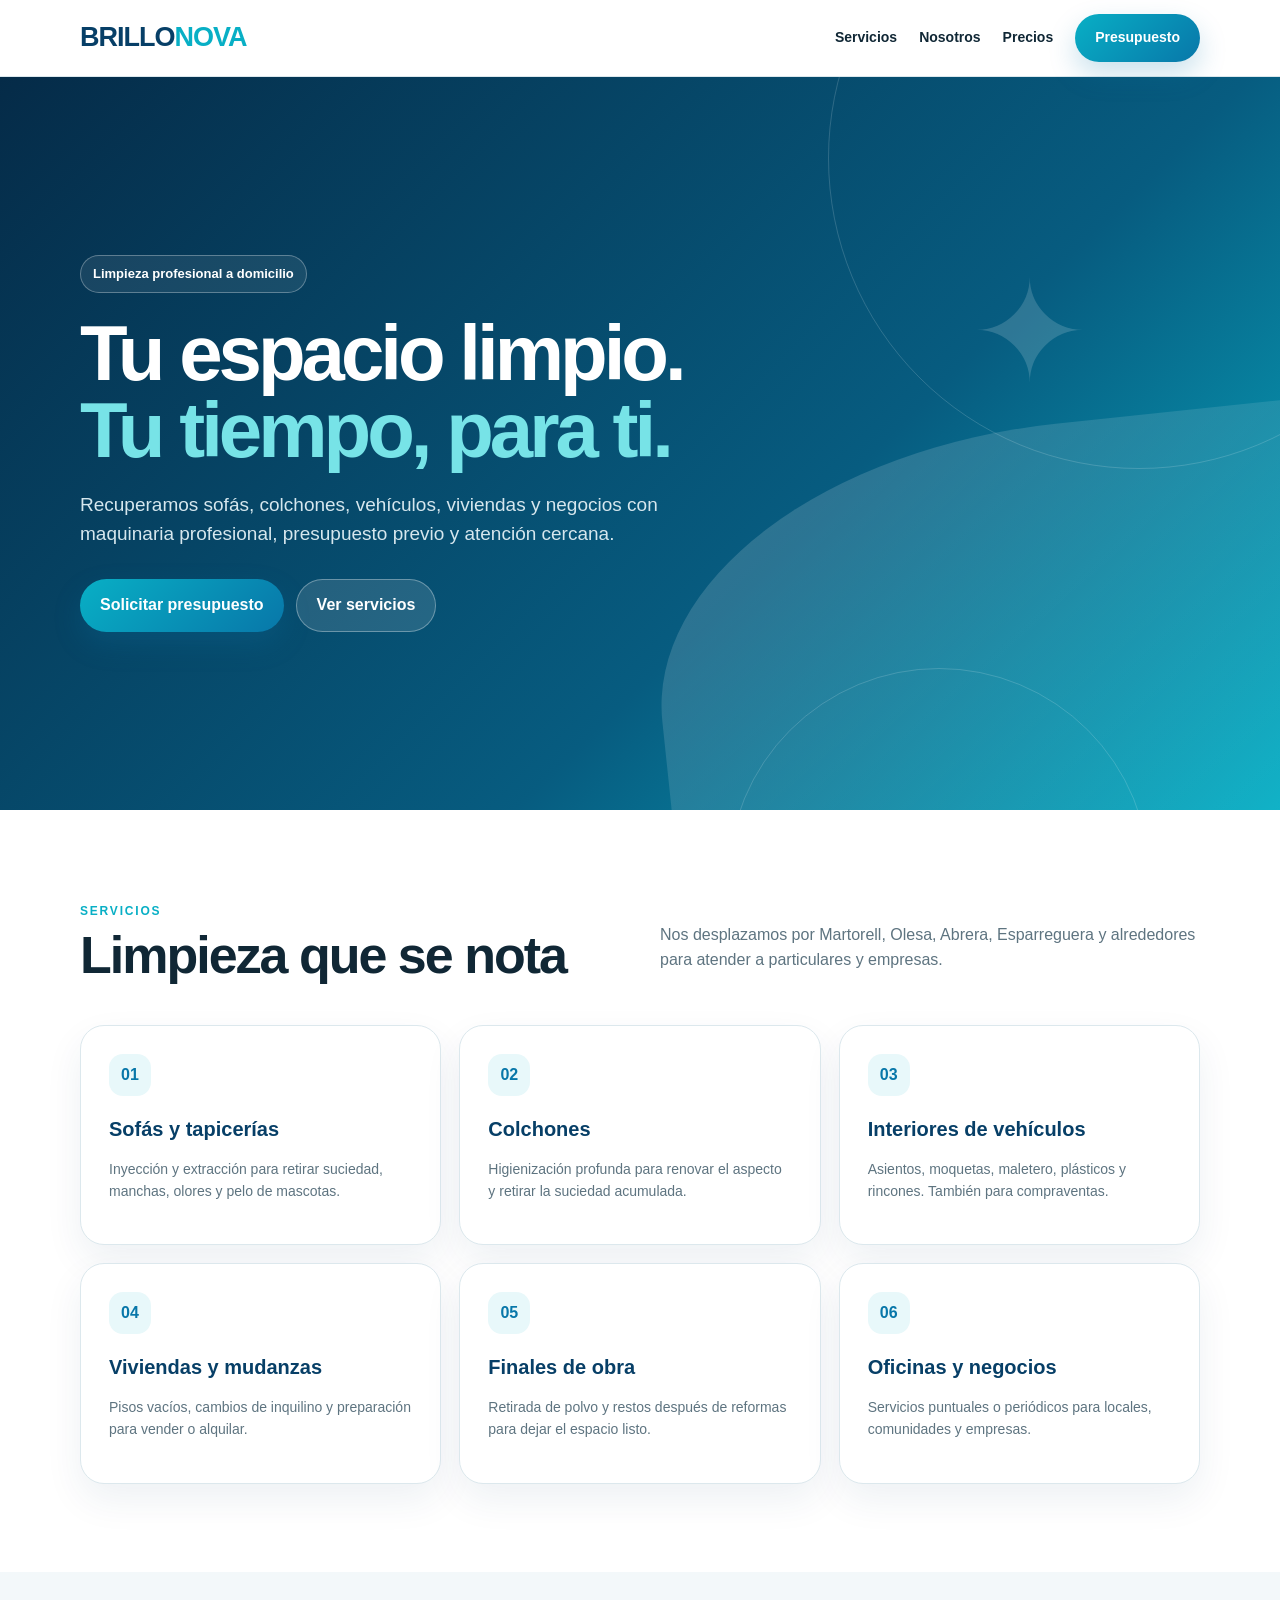
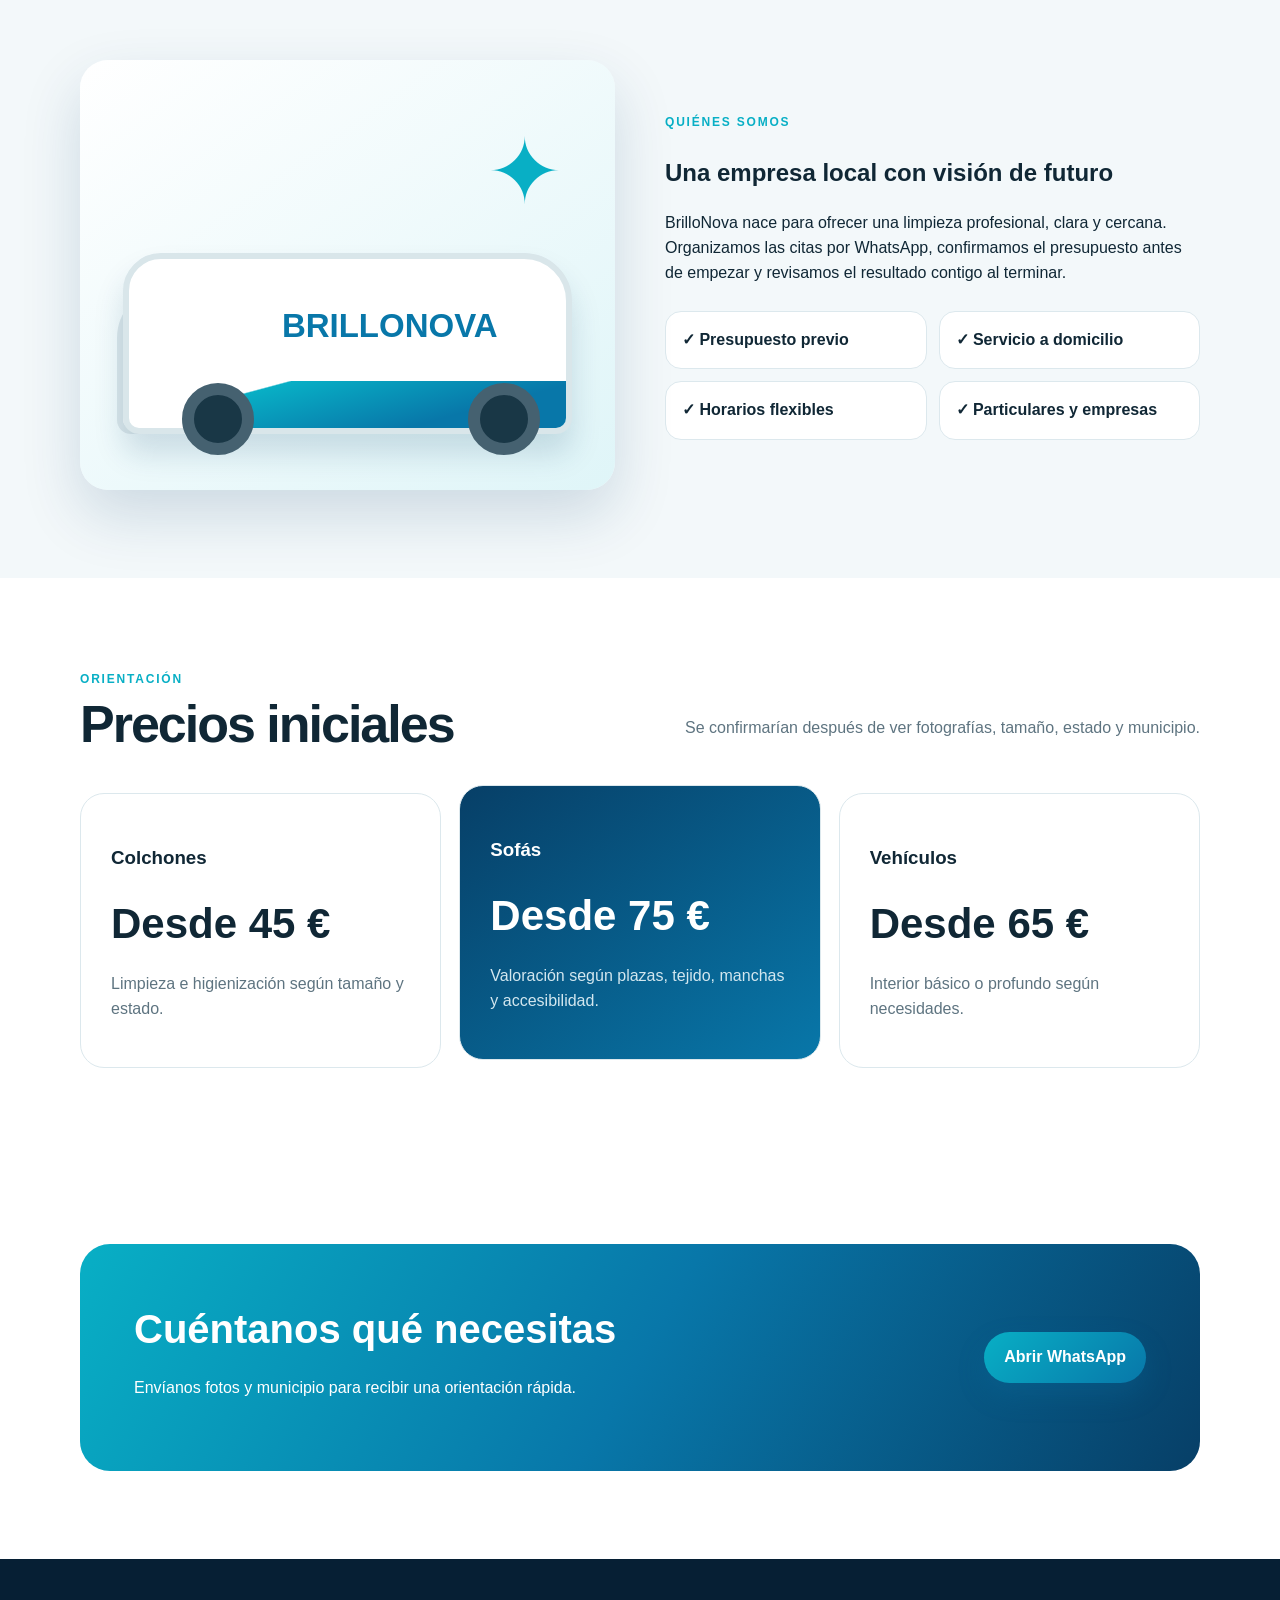
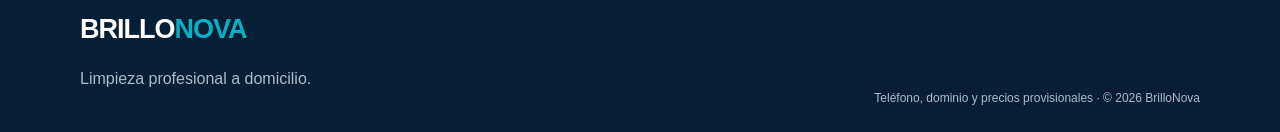
==== brillonova/index.html @ e8416501 "Publicar web de BrilloNova" ====
<!doctype html>
<html lang="es">
<head>
<meta charset="utf-8">
<meta name="viewport" content="width=device-width,initial-scale=1">
<title>BrilloNova | Limpieza profesional</title>
<meta name="description" content="Limpieza profesional a domicilio en Martorell, Olesa, Abrera y alrededores.">
<style>
:root{--navy:#073f67;--blue:#0877a9;--cyan:#08afc5;--green:#86c323;--soft:#f3f8fa;--ink:#102735;--muted:#5e7480}*{box-sizing:border-box}html{scroll-behavior:smooth}body{margin:0;font-family:Arial,Helvetica,sans-serif;color:var(--ink);background:#fff;line-height:1.55}a{color:inherit;text-decoration:none}.wrap{width:min(1120px,92%);margin:auto}header{position:sticky;top:0;z-index:10;background:rgba(255,255,255,.96);border-bottom:1px solid #dce8ed;backdrop-filter:blur(12px)}nav{min-height:76px;display:flex;align-items:center;justify-content:space-between;gap:20px}.brand{font-size:27px;font-weight:900;letter-spacing:-1px;color:var(--navy)}.brand i{font-style:normal;color:var(--cyan)}.navlinks{display:flex;align-items:center;gap:22px;font-weight:700;font-size:14px}.btn{display:inline-flex;align-items:center;justify-content:center;padding:13px 20px;border-radius:999px;background:linear-gradient(135deg,var(--cyan),var(--blue));color:#fff;font-weight:800;box-shadow:0 12px 28px rgba(8,119,169,.22)}.hero{position:relative;overflow:hidden;min-height:650px;display:grid;align-items:center;color:#fff;background:linear-gradient(135deg,#052b48 0%,#075c80 62%,#08afc5 100%)}.hero:before,.hero:after{content:"";position:absolute;border-radius:50%;border:1px solid rgba(255,255,255,.16)}.hero:before{width:620px;height:620px;right:-170px;top:-230px}.hero:after{width:420px;height:420px;right:130px;bottom:-280px}.wave{position:absolute;right:-80px;bottom:-45px;width:55%;height:58%;border-radius:60% 0 0 0;background:linear-gradient(145deg,rgba(255,255,255,.18),rgba(255,255,255,.02));transform:rotate(-6deg)}.spark{position:absolute;right:15%;top:20%;font-size:140px;color:rgba(255,255,255,.16)}.hero .content{position:relative;z-index:2;max-width:680px;padding:90px 0}.tag{display:inline-block;padding:8px 12px;border:1px solid rgba(255,255,255,.3);border-radius:999px;background:rgba(255,255,255,.08);font-size:13px;font-weight:800}h1{font-size:clamp(44px,7vw,78px);line-height:.98;letter-spacing:-4px;margin:22px 0}h1 em{font-style:normal;color:#77e3e7}.hero p{font-size:19px;color:#d6e7ee;max-width:610px}.actions{display:flex;gap:12px;flex-wrap:wrap;margin-top:30px}.ghost{background:rgba(255,255,255,.12);border:1px solid rgba(255,255,255,.32);box-shadow:none}section{padding:88px 0}.head{display:flex;justify-content:space-between;gap:40px;align-items:end;margin-bottom:36px}.head h2{font-size:clamp(34px,5vw,52px);line-height:1.05;letter-spacing:-2px;margin:6px 0}.head p{max-width:540px;color:var(--muted)}.smalltag{color:var(--cyan);font-size:12px;font-weight:900;text-transform:uppercase;letter-spacing:.15em}.grid{display:grid;grid-template-columns:repeat(3,1fr);gap:18px}.card{padding:28px;border:1px solid #dce8ed;border-radius:24px;background:#fff;box-shadow:0 16px 38px rgba(7,63,103,.07)}.num{display:grid;place-items:center;width:42px;height:42px;margin-bottom:18px;border-radius:14px;background:#e8f8fa;color:var(--blue);font-weight:900}.card b{font-size:20px;color:var(--navy)}.card p{color:var(--muted);font-size:14px}.about{background:var(--soft)}.aboutgrid{display:grid;grid-template-columns:1fr 1fr;gap:50px;align-items:center}.visual{min-height:430px;position:relative;overflow:hidden;border-radius:28px;background:linear-gradient(145deg,#fff,#dff5f8);box-shadow:0 25px 60px rgba(7,63,103,.16)}.van{position:absolute;left:8%;right:8%;bottom:13%;height:42%;border-radius:38px 48px 16px 16px;background:#fff;border:6px solid #d9e6ea;box-shadow:0 20px 30px rgba(7,63,103,.15)}.van:before{content:"BRILLONOVA";position:absolute;left:35%;top:24%;font-weight:900;font-size:clamp(18px,3vw,33px);color:var(--blue)}.van:after{content:"";position:absolute;left:18%;right:0;bottom:0;height:28%;background:linear-gradient(165deg,transparent 15%,var(--cyan) 16%,var(--blue) 70%);border-radius:0 0 10px 10px}.cab{position:absolute;left:7%;bottom:13%;width:29%;height:34%;border-radius:50px 12px 12px 14px;background:#fff;border:6px solid #d9e6ea}.cab:before{content:"";position:absolute;left:28%;top:15%;width:55%;height:40%;border-radius:22px 8px 8px 8px;background:#b9d6df}.wheel{position:absolute;bottom:8%;width:72px;height:72px;border-radius:50%;background:#193746;border:12px solid #456170}.w1{left:19%}.w2{right:14%}.shine{position:absolute;right:10%;top:10%;font-size:90px;color:var(--cyan)}.checks{display:grid;grid-template-columns:1fr 1fr;gap:12px;margin-top:25px}.check{padding:16px;border-radius:16px;background:#fff;border:1px solid #dce8ed;font-weight:750}.prices{display:grid;grid-template-columns:repeat(3,1fr);gap:18px}.price{padding:30px;border-radius:24px;background:#fff;border:1px solid #dce8ed}.price.featured{background:linear-gradient(145deg,var(--navy),var(--blue));color:#fff;transform:translateY(-8px)}.price strong{display:block;font-size:42px;margin:16px 0}.price p{color:var(--muted)}.price.featured p{color:#d3e7ef}.cta{padding:54px;border-radius:30px;background:linear-gradient(120deg,var(--cyan),var(--blue),var(--navy));color:#fff;display:flex;justify-content:space-between;align-items:center;gap:30px}.cta h2{font-size:40px;margin:0 0 8px}footer{background:#061f34;color:#a9bec9;padding:50px 0 24px}footer .brand{color:#fff}.foot{display:flex;justify-content:space-between;gap:30px;align-items:end}.legal{font-size:12px}@media(max-width:800px){.navlinks a:not(.btn){display:none}.hero{min-height:700px}.spark{right:2%;top:18%}h1{letter-spacing:-2px}.head,.aboutgrid,.foot{display:grid;grid-template-columns:1fr}.grid,.prices{grid-template-columns:1fr}.checks{grid-template-columns:1fr}.cta{display:grid;padding:34px}.visual{min-height:330px}.price.featured{transform:none}}
</style>
</head>
<body>
<header><div class="wrap"><nav><a class="brand" href="#inicio">BRILLO<i>NOVA</i></a><div class="navlinks"><a href="#servicios">Servicios</a><a href="#nosotros">Nosotros</a><a href="#precios">Precios</a><a class="btn" href="#contacto">Presupuesto</a></div></nav></div></header>
<main>
<section class="hero" id="inicio"><div class="wave"></div><div class="spark">✦</div><div class="wrap"><div class="content"><span class="tag">Limpieza profesional a domicilio</span><h1>Tu espacio limpio.<br><em>Tu tiempo, para ti.</em></h1><p>Recuperamos sofás, colchones, vehículos, viviendas y negocios con maquinaria profesional, presupuesto previo y atención cercana.</p><div class="actions"><a class="btn" href="#contacto">Solicitar presupuesto</a><a class="btn ghost" href="#servicios">Ver servicios</a></div></div></div></section>
<section id="servicios"><div class="wrap"><div class="head"><div><span class="smalltag">Servicios</span><h2>Limpieza que se nota</h2></div><p>Nos desplazamos por Martorell, Olesa, Abrera, Esparreguera y alrededores para atender a particulares y empresas.</p></div><div class="grid"><article class="card"><div class="num">01</div><b>Sofás y tapicerías</b><p>Inyección y extracción para retirar suciedad, manchas, olores y pelo de mascotas.</p></article><article class="card"><div class="num">02</div><b>Colchones</b><p>Higienización profunda para renovar el aspecto y retirar la suciedad acumulada.</p></article><article class="card"><div class="num">03</div><b>Interiores de vehículos</b><p>Asientos, moquetas, maletero, plásticos y rincones. También para compraventas.</p></article><article class="card"><div class="num">04</div><b>Viviendas y mudanzas</b><p>Pisos vacíos, cambios de inquilino y preparación para vender o alquilar.</p></article><article class="card"><div class="num">05</div><b>Finales de obra</b><p>Retirada de polvo y restos después de reformas para dejar el espacio listo.</p></article><article class="card"><div class="num">06</div><b>Oficinas y negocios</b><p>Servicios puntuales o periódicos para locales, comunidades y empresas.</p></article></div></div></section>
<section class="about" id="nosotros"><div class="wrap aboutgrid"><div class="visual"><div class="shine">✦</div><div class="cab"></div><div class="van"></div><div class="wheel w1"></div><div class="wheel w2"></div></div><div><span class="smalltag">Quiénes somos</span><h2>Una empresa local con visión de futuro</h2><p>BrilloNova nace para ofrecer una limpieza profesional, clara y cercana. Organizamos las citas por WhatsApp, confirmamos el presupuesto antes de empezar y revisamos el resultado contigo al terminar.</p><div class="checks"><div class="check">✓ Presupuesto previo</div><div class="check">✓ Servicio a domicilio</div><div class="check">✓ Horarios flexibles</div><div class="check">✓ Particulares y empresas</div></div></div></div></section>
<section id="precios"><div class="wrap"><div class="head"><div><span class="smalltag">Orientación</span><h2>Precios iniciales</h2></div><p>Se confirmarían después de ver fotografías, tamaño, estado y municipio.</p></div><div class="prices"><article class="price"><h3>Colchones</h3><strong>Desde 45 €</strong><p>Limpieza e higienización según tamaño y estado.</p></article><article class="price featured"><h3>Sofás</h3><strong>Desde 75 €</strong><p>Valoración según plazas, tejido, manchas y accesibilidad.</p></article><article class="price"><h3>Vehículos</h3><strong>Desde 65 €</strong><p>Interior básico o profundo según necesidades.</p></article></div></div></section>
<section id="contacto"><div class="wrap"><div class="cta"><div><h2>Cuéntanos qué necesitas</h2><p>Envíanos fotos y municipio para recibir una orientación rápida.</p></div><a class="btn" href="https://wa.me/34600123456?text=Hola%2C%20quiero%20pedir%20un%20presupuesto%20a%20BrilloNova" target="_blank" rel="noopener">Abrir WhatsApp</a></div></div></section>
</main>
<footer><div class="wrap foot"><div><div class="brand">BRILLO<i>NOVA</i></div><p>Limpieza profesional a domicilio.</p></div><div class="legal">Teléfono, dominio y precios provisionales · © 2026 BrilloNova</div></div></footer>
</body>
</html>
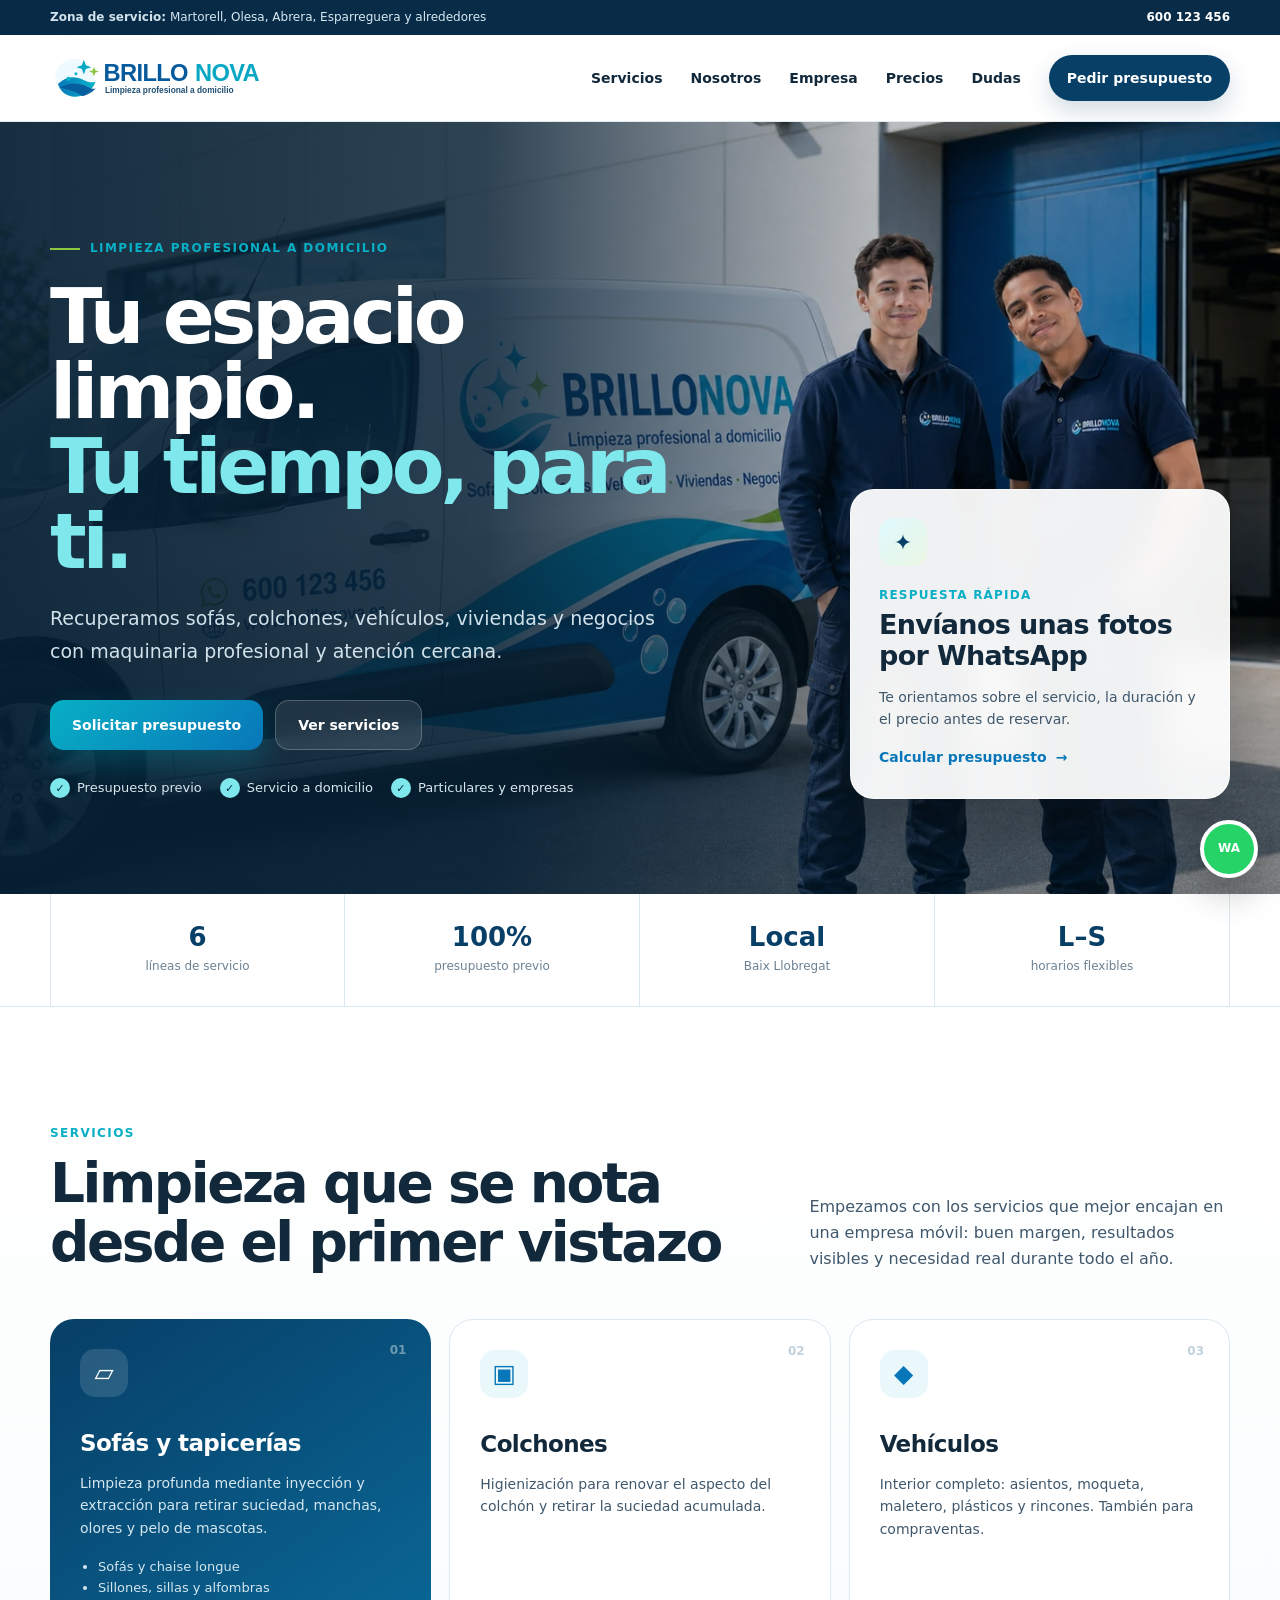
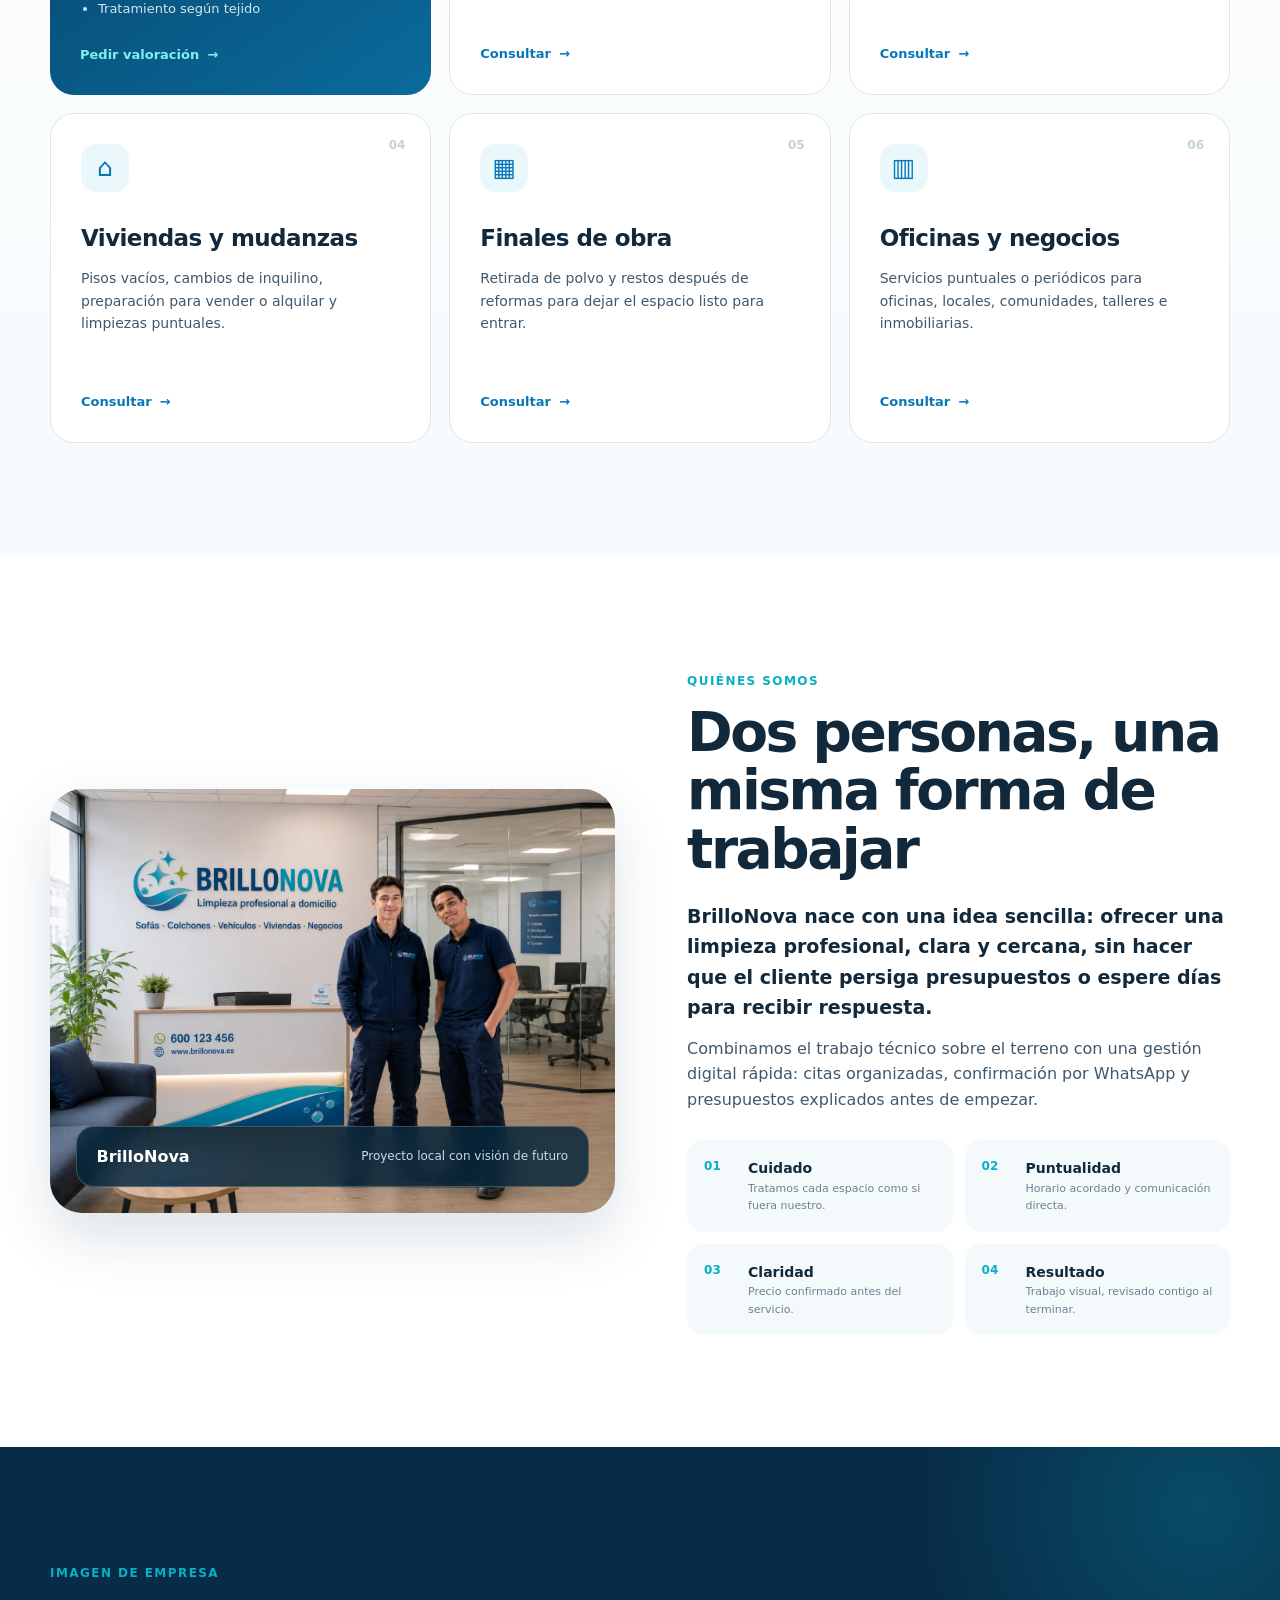
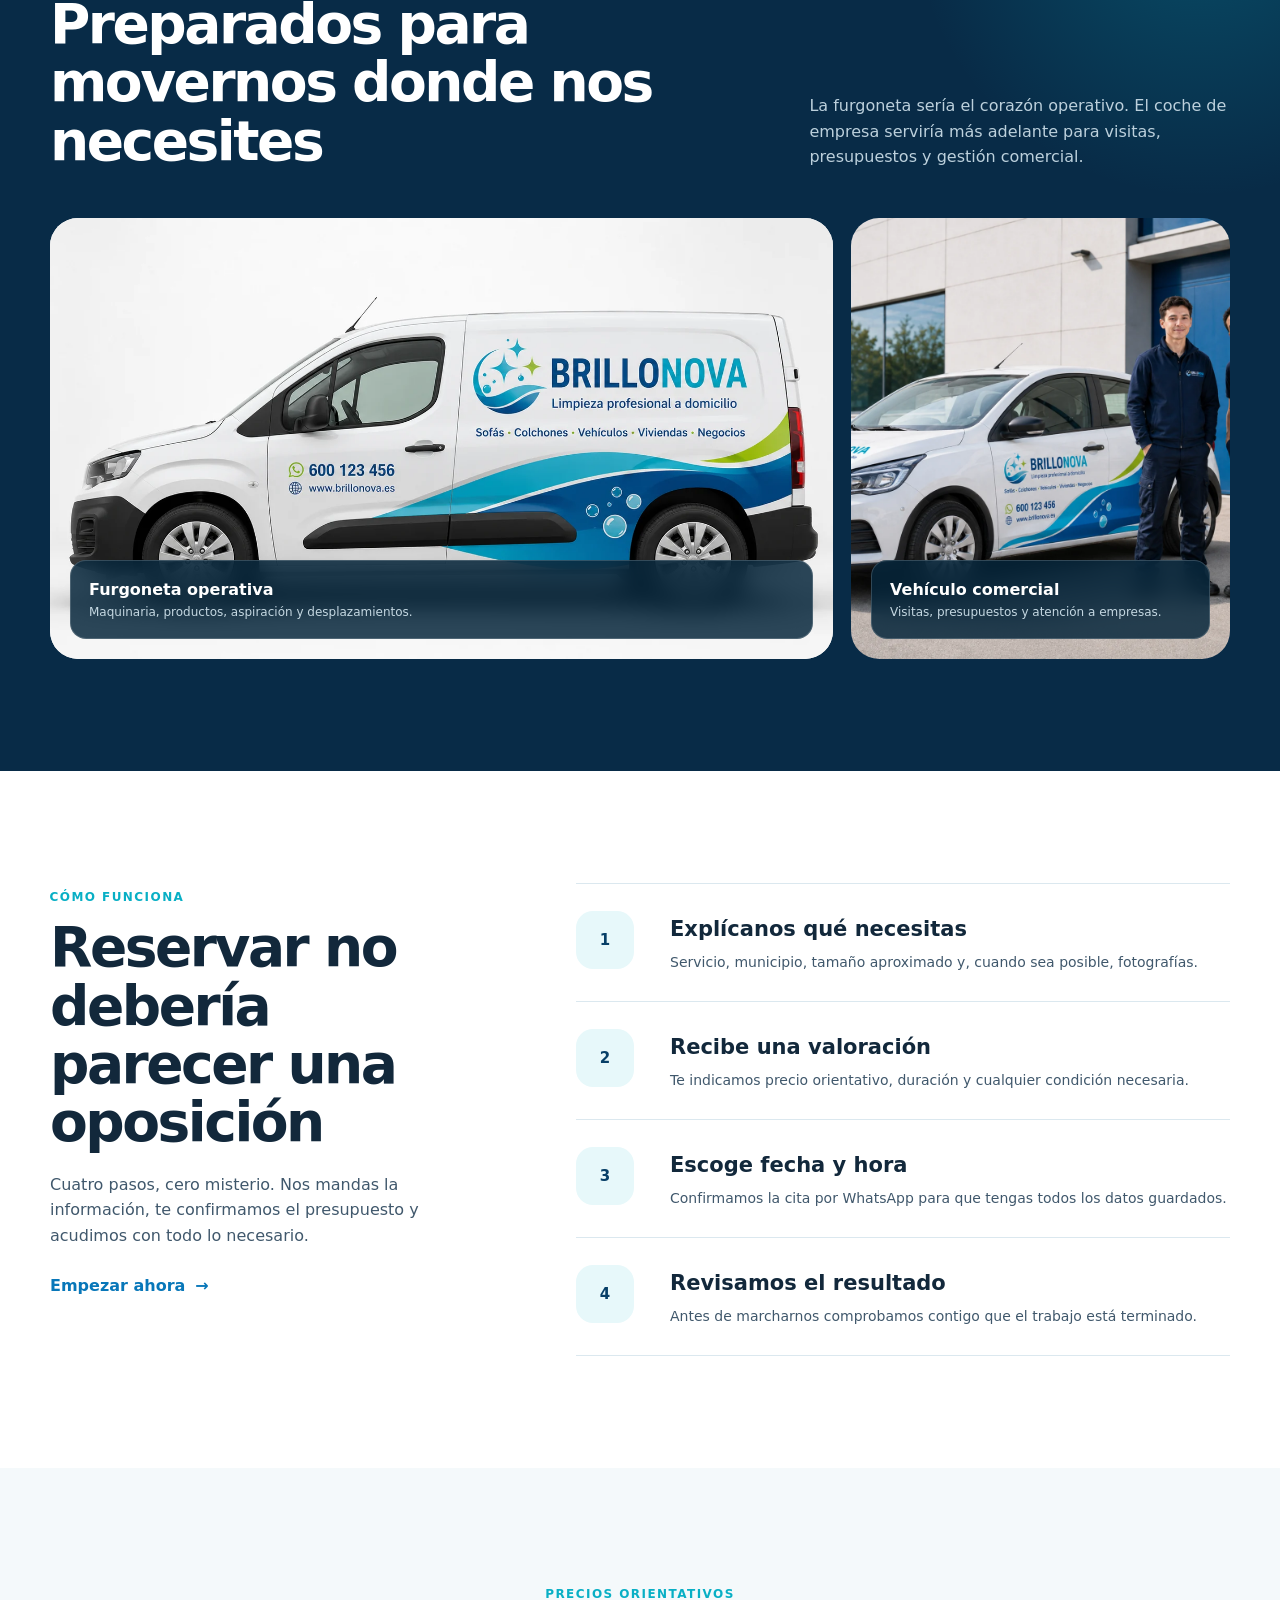
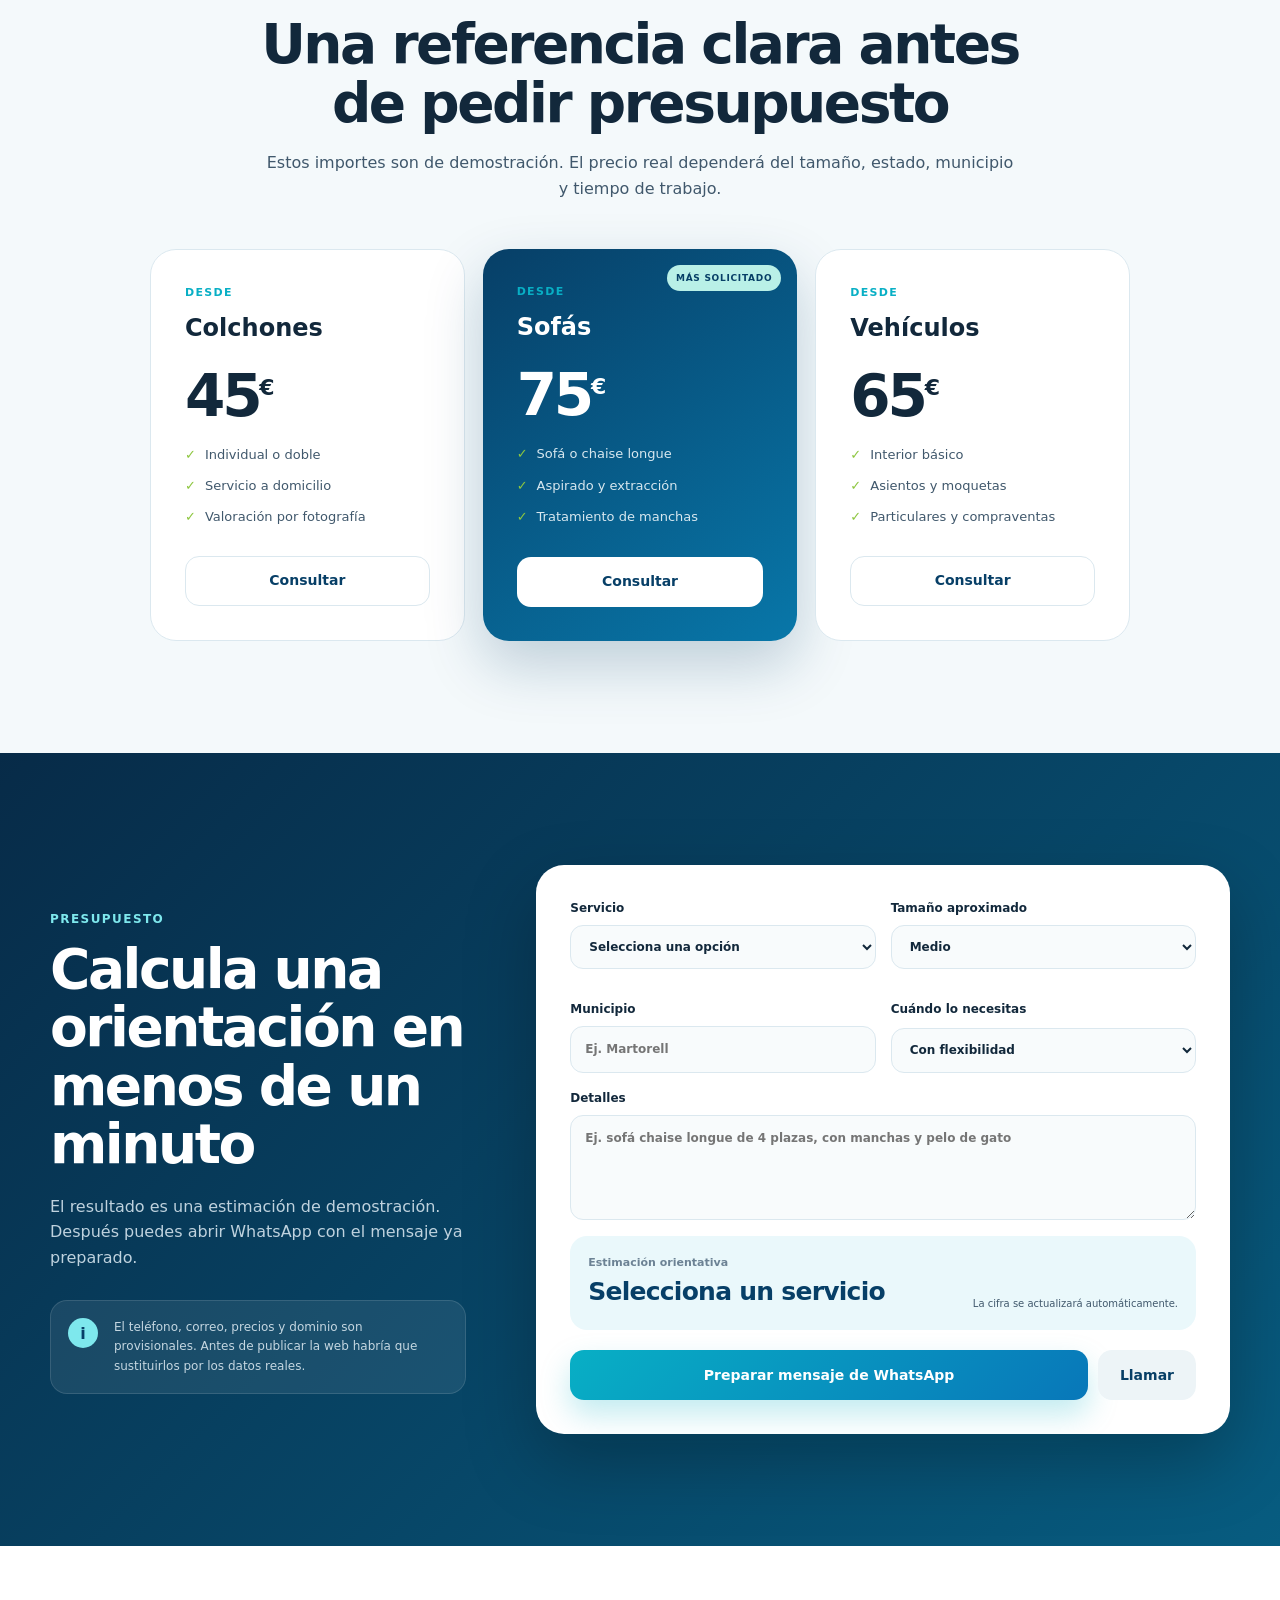
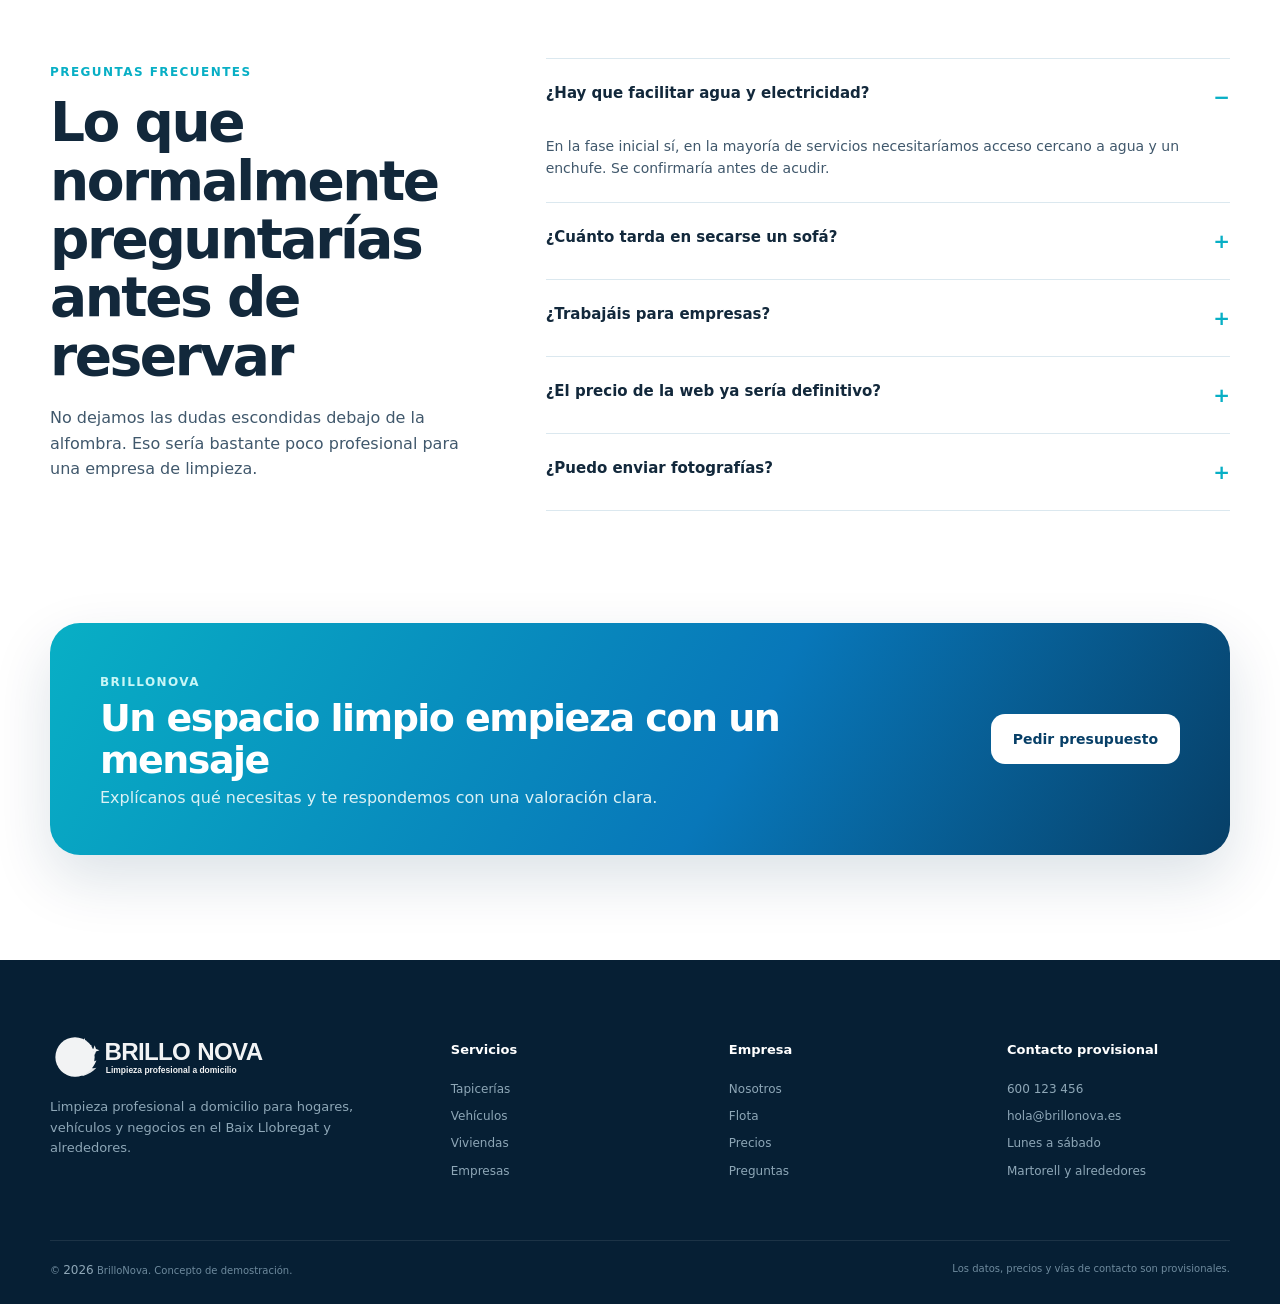
==== commit 7f5190bb: "Add files via upload" ====
--- a/brillonova/index.html
+++ b/brillonova/index.html
@@ -1,23 +1,785 @@
 <!doctype html>
 <html lang="es">
 <head>
-<meta charset="utf-8">
-<meta name="viewport" content="width=device-width,initial-scale=1">
-<title>BrilloNova | Limpieza profesional</title>
-<meta name="description" content="Limpieza profesional a domicilio en Martorell, Olesa, Abrera y alrededores.">
-<style>
-:root{--navy:#073f67;--blue:#0877a9;--cyan:#08afc5;--green:#86c323;--soft:#f3f8fa;--ink:#102735;--muted:#5e7480}*{box-sizing:border-box}html{scroll-behavior:smooth}body{margin:0;font-family:Arial,Helvetica,sans-serif;color:var(--ink);background:#fff;line-height:1.55}a{color:inherit;text-decoration:none}.wrap{width:min(1120px,92%);margin:auto}header{position:sticky;top:0;z-index:10;background:rgba(255,255,255,.96);border-bottom:1px solid #dce8ed;backdrop-filter:blur(12px)}nav{min-height:76px;display:flex;align-items:center;justify-content:space-between;gap:20px}.brand{font-size:27px;font-weight:900;letter-spacing:-1px;color:var(--navy)}.brand i{font-style:normal;color:var(--cyan)}.navlinks{display:flex;align-items:center;gap:22px;font-weight:700;font-size:14px}.btn{display:inline-flex;align-items:center;justify-content:center;padding:13px 20px;border-radius:999px;background:linear-gradient(135deg,var(--cyan),var(--blue));color:#fff;font-weight:800;box-shadow:0 12px 28px rgba(8,119,169,.22)}.hero{position:relative;overflow:hidden;min-height:650px;display:grid;align-items:center;color:#fff;background:linear-gradient(135deg,#052b48 0%,#075c80 62%,#08afc5 100%)}.hero:before,.hero:after{content:"";position:absolute;border-radius:50%;border:1px solid rgba(255,255,255,.16)}.hero:before{width:620px;height:620px;right:-170px;top:-230px}.hero:after{width:420px;height:420px;right:130px;bottom:-280px}.wave{position:absolute;right:-80px;bottom:-45px;width:55%;height:58%;border-radius:60% 0 0 0;background:linear-gradient(145deg,rgba(255,255,255,.18),rgba(255,255,255,.02));transform:rotate(-6deg)}.spark{position:absolute;right:15%;top:20%;font-size:140px;color:rgba(255,255,255,.16)}.hero .content{position:relative;z-index:2;max-width:680px;padding:90px 0}.tag{display:inline-block;padding:8px 12px;border:1px solid rgba(255,255,255,.3);border-radius:999px;background:rgba(255,255,255,.08);font-size:13px;font-weight:800}h1{font-size:clamp(44px,7vw,78px);line-height:.98;letter-spacing:-4px;margin:22px 0}h1 em{font-style:normal;color:#77e3e7}.hero p{font-size:19px;color:#d6e7ee;max-width:610px}.actions{display:flex;gap:12px;flex-wrap:wrap;margin-top:30px}.ghost{background:rgba(255,255,255,.12);border:1px solid rgba(255,255,255,.32);box-shadow:none}section{padding:88px 0}.head{display:flex;justify-content:space-between;gap:40px;align-items:end;margin-bottom:36px}.head h2{font-size:clamp(34px,5vw,52px);line-height:1.05;letter-spacing:-2px;margin:6px 0}.head p{max-width:540px;color:var(--muted)}.smalltag{color:var(--cyan);font-size:12px;font-weight:900;text-transform:uppercase;letter-spacing:.15em}.grid{display:grid;grid-template-columns:repeat(3,1fr);gap:18px}.card{padding:28px;border:1px solid #dce8ed;border-radius:24px;background:#fff;box-shadow:0 16px 38px rgba(7,63,103,.07)}.num{display:grid;place-items:center;width:42px;height:42px;margin-bottom:18px;border-radius:14px;background:#e8f8fa;color:var(--blue);font-weight:900}.card b{font-size:20px;color:var(--navy)}.card p{color:var(--muted);font-size:14px}.about{background:var(--soft)}.aboutgrid{display:grid;grid-template-columns:1fr 1fr;gap:50px;align-items:center}.visual{min-height:430px;position:relative;overflow:hidden;border-radius:28px;background:linear-gradient(145deg,#fff,#dff5f8);box-shadow:0 25px 60px rgba(7,63,103,.16)}.van{position:absolute;left:8%;right:8%;bottom:13%;height:42%;border-radius:38px 48px 16px 16px;background:#fff;border:6px solid #d9e6ea;box-shadow:0 20px 30px rgba(7,63,103,.15)}.van:before{content:"BRILLONOVA";position:absolute;left:35%;top:24%;font-weight:900;font-size:clamp(18px,3vw,33px);color:var(--blue)}.van:after{content:"";position:absolute;left:18%;right:0;bottom:0;height:28%;background:linear-gradient(165deg,transparent 15%,var(--cyan) 16%,var(--blue) 70%);border-radius:0 0 10px 10px}.cab{position:absolute;left:7%;bottom:13%;width:29%;height:34%;border-radius:50px 12px 12px 14px;background:#fff;border:6px solid #d9e6ea}.cab:before{content:"";position:absolute;left:28%;top:15%;width:55%;height:40%;border-radius:22px 8px 8px 8px;background:#b9d6df}.wheel{position:absolute;bottom:8%;width:72px;height:72px;border-radius:50%;background:#193746;border:12px solid #456170}.w1{left:19%}.w2{right:14%}.shine{position:absolute;right:10%;top:10%;font-size:90px;color:var(--cyan)}.checks{display:grid;grid-template-columns:1fr 1fr;gap:12px;margin-top:25px}.check{padding:16px;border-radius:16px;background:#fff;border:1px solid #dce8ed;font-weight:750}.prices{display:grid;grid-template-columns:repeat(3,1fr);gap:18px}.price{padding:30px;border-radius:24px;background:#fff;border:1px solid #dce8ed}.price.featured{background:linear-gradient(145deg,var(--navy),var(--blue));color:#fff;transform:translateY(-8px)}.price strong{display:block;font-size:42px;margin:16px 0}.price p{color:var(--muted)}.price.featured p{color:#d3e7ef}.cta{padding:54px;border-radius:30px;background:linear-gradient(120deg,var(--cyan),var(--blue),var(--navy));color:#fff;display:flex;justify-content:space-between;align-items:center;gap:30px}.cta h2{font-size:40px;margin:0 0 8px}footer{background:#061f34;color:#a9bec9;padding:50px 0 24px}footer .brand{color:#fff}.foot{display:flex;justify-content:space-between;gap:30px;align-items:end}.legal{font-size:12px}@media(max-width:800px){.navlinks a:not(.btn){display:none}.hero{min-height:700px}.spark{right:2%;top:18%}h1{letter-spacing:-2px}.head,.aboutgrid,.foot{display:grid;grid-template-columns:1fr}.grid,.prices{grid-template-columns:1fr}.checks{grid-template-columns:1fr}.cta{display:grid;padding:34px}.visual{min-height:330px}.price.featured{transform:none}}
+  <meta charset="utf-8">
+  <meta name="viewport" content="width=device-width, initial-scale=1">
+  <meta name="description" content="BrilloNova: limpieza profesional a domicilio para sofás, colchones, vehículos, viviendas y negocios en Martorell, Olesa y alrededores.">
+  <meta name="theme-color" content="#073f67">
+  <title>BrilloNova | Limpieza profesional a domicilio</title>
+  <link rel="icon" href="[data-uri]" type="image/svg+xml">
+  <style>
+:root {
+  --navy: #073f67;
+  --navy-2: #082b47;
+  --blue: #0877b9;
+  --cyan: #08afc5;
+  --green: #8dc63f;
+  --ink: #12283b;
+  --text: #40586c;
+  --muted: #6c8294;
+  --line: #dbe8ef;
+  --soft: #f4f9fb;
+  --white: #fff;
+  --shadow: 0 24px 60px rgba(6, 51, 82, .14);
+  --radius: 28px;
+  --container: 1180px;
+}
+
+* { box-sizing: border-box; }
+html { scroll-behavior: smooth; }
+body {
+  margin: 0;
+  font-family: Inter, ui-sans-serif, system-ui, -apple-system, BlinkMacSystemFont, "Segoe UI", sans-serif;
+  color: var(--ink);
+  background: #fff;
+  line-height: 1.6;
+  -webkit-font-smoothing: antialiased;
+}
+img { display: block; max-width: 100%; }
+a { color: inherit; text-decoration: none; }
+button, input, select, textarea { font: inherit; }
+button { cursor: pointer; }
+.container { width: min(calc(100% - 40px), var(--container)); margin-inline: auto; }
+.skip-link { position: fixed; left: 16px; top: -80px; z-index: 999; background: #fff; color: var(--ink); padding: 12px 18px; border-radius: 12px; box-shadow: var(--shadow); }
+.skip-link:focus { top: 16px; }
+
+.topbar { background: var(--navy-2); color: #d8e9f2; font-size: 12px; }
+.topbar-inner { min-height: 35px; display: flex; align-items: center; justify-content: space-between; gap: 20px; }
+.topbar p { margin: 0; }
+.topbar a { color: #fff; font-weight: 800; }
+
+.site-header { position: sticky; top: 0; z-index: 50; background: rgba(255,255,255,.92); backdrop-filter: blur(16px); border-bottom: 1px solid rgba(219,232,239,.86); }
+.nav-wrap { min-height: 86px; display: flex; align-items: center; justify-content: space-between; gap: 30px; }
+.logo img { width: 246px; height: auto; }
+.main-nav { display: flex; align-items: center; gap: 28px; font-size: 14px; font-weight: 750; }
+.main-nav a { transition: color .2s ease, transform .2s ease; }
+.main-nav a:hover { color: var(--cyan); }
+.nav-button { padding: 12px 18px; border-radius: 999px; background: var(--navy); color: #fff !important; box-shadow: 0 10px 24px rgba(7,63,103,.18); }
+.nav-button:hover { transform: translateY(-1px); background: var(--blue); }
+.menu-toggle { display: none; width: 44px; height: 44px; background: transparent; border: 0; padding: 10px; }
+.menu-toggle span { display: block; height: 2px; background: var(--ink); margin: 6px 0; transition: .2s ease; }
+
+.hero { position: relative; min-height: 735px; display: grid; align-items: center; overflow: hidden; background: #0b3859; }
+.hero-media { position: absolute; inset: 0; background: url('[data-uri]') center 43% / cover no-repeat; transform: scale(1.015); }
+.hero-shade { position: absolute; inset: 0; background: linear-gradient(90deg, rgba(5,31,51,.93) 0%, rgba(5,31,51,.82) 38%, rgba(5,31,51,.2) 70%, rgba(5,31,51,.05) 100%), linear-gradient(0deg, rgba(5,31,51,.38), transparent 50%); }
+.hero-content { position: relative; z-index: 2; display: grid; grid-template-columns: minmax(0, 1.05fr) 380px; gap: 65px; align-items: end; padding-block: 110px 95px; }
+.hero-copy { max-width: 690px; color: #fff; }
+.eyebrow, .section-tag { display: inline-flex; align-items: center; gap: 10px; font-size: 12px; font-weight: 850; letter-spacing: .12em; text-transform: uppercase; color: var(--cyan); }
+.eyebrow i { width: 30px; height: 2px; background: var(--green); }
+.hero h1 { margin: 20px 0 22px; font-size: clamp(54px, 6vw, 86px); line-height: .98; letter-spacing: -.055em; font-weight: 840; }
+.hero h1 em { color: #7ee8ed; font-style: normal; }
+.hero-copy > p { max-width: 630px; margin: 0; color: #d1e1ea; font-size: 19px; line-height: 1.75; }
+.hero-actions { display: flex; flex-wrap: wrap; gap: 12px; margin-top: 32px; }
+.button { min-height: 50px; display: inline-flex; align-items: center; justify-content: center; gap: 8px; border: 0; border-radius: 14px; padding: 0 22px; font-weight: 800; font-size: 14px; transition: transform .2s ease, box-shadow .2s ease, background .2s ease; }
+.button:hover { transform: translateY(-2px); }
+.button-primary { background: linear-gradient(135deg, var(--cyan), var(--blue)); color: #fff; box-shadow: 0 14px 30px rgba(8,175,197,.25); }
+.button-primary:hover { box-shadow: 0 18px 34px rgba(8,175,197,.33); }
+.button-glass { color: #fff; background: rgba(255,255,255,.1); border: 1px solid rgba(255,255,255,.22); backdrop-filter: blur(10px); }
+.hero-checks { display: flex; flex-wrap: wrap; gap: 18px; padding: 0; margin: 28px 0 0; list-style: none; color: #d8e7ee; font-size: 13px; }
+.hero-checks li { display: flex; align-items: center; gap: 7px; }
+.hero-checks span { width: 20px; height: 20px; display: grid; place-items: center; border-radius: 50%; color: #062f4c; background: #7ee8ed; font-size: 11px; font-weight: 900; }
+.hero-card { align-self: end; color: var(--ink); background: rgba(255,255,255,.94); border: 1px solid rgba(255,255,255,.6); border-radius: 24px; padding: 28px; box-shadow: 0 22px 70px rgba(0,0,0,.28); backdrop-filter: blur(14px); }
+.hero-card-icon { width: 48px; height: 48px; display: grid; place-items: center; border-radius: 15px; color: var(--navy); background: linear-gradient(135deg, #dffafe, #eaf6e3); font-size: 22px; }
+.hero-card-kicker { margin: 20px 0 4px; color: var(--cyan); font-size: 12px; font-weight: 850; text-transform: uppercase; letter-spacing: .1em; }
+.hero-card h2 { margin: 0; font-size: 27px; line-height: 1.15; letter-spacing: -.025em; }
+.hero-card > p:not(.hero-card-kicker) { color: var(--text); font-size: 14px; }
+.hero-card a { display: inline-flex; align-items: center; gap: 9px; color: var(--blue); font-weight: 850; font-size: 14px; }
+
+.proof-strip { background: #fff; border-bottom: 1px solid var(--line); }
+.proof-grid { min-height: 112px; display: grid; grid-template-columns: repeat(4, 1fr); }
+.proof-grid div { display: flex; align-items: center; justify-content: center; flex-direction: column; border-right: 1px solid var(--line); }
+.proof-grid div:first-child { border-left: 1px solid var(--line); }
+.proof-grid strong { color: var(--navy); font-size: 26px; line-height: 1; }
+.proof-grid span { margin-top: 7px; color: var(--muted); font-size: 12px; }
+
+.section { padding: 112px 0; }
+.section-head { display: grid; grid-template-columns: minmax(0, 1.05fr) minmax(280px, .65fr); align-items: end; gap: 80px; margin-bottom: 48px; }
+.section-head.centered { display: block; max-width: 760px; margin: 0 auto 48px; text-align: center; }
+.section-head h2, .story h2, .process h2, .estimate-copy h2, .faq h2 { margin: 10px 0 0; font-size: clamp(39px, 4.3vw, 58px); line-height: 1.06; letter-spacing: -.045em; }
+.section-head p, .story p, .process-copy p, .estimate-copy > p, .faq-copy p { color: var(--text); margin: 0; font-size: 16px; }
+.section-head.centered p { margin-top: 18px; }
+
+.services { background: linear-gradient(180deg, #fff 0, #f6fafc 100%); }
+.services-grid { display: grid; grid-template-columns: repeat(3, 1fr); gap: 18px; }
+.service-card { position: relative; min-height: 330px; display: flex; flex-direction: column; padding: 30px; background: #fff; border: 1px solid var(--line); border-radius: 24px; overflow: hidden; transition: transform .25s ease, box-shadow .25s ease, border .25s ease; }
+.service-card:hover { transform: translateY(-6px); box-shadow: var(--shadow); border-color: transparent; }
+.service-main { background: linear-gradient(145deg, var(--navy), #0a6b9b); color: #fff; border: 0; }
+.service-number { position: absolute; top: 22px; right: 25px; color: #c2d2dc; font-size: 12px; font-weight: 900; }
+.service-main .service-number { color: rgba(255,255,255,.42); }
+.service-icon { width: 48px; height: 48px; display: grid; place-items: center; margin-bottom: 28px; border-radius: 15px; background: #eaf8fb; color: var(--blue); font-size: 25px; }
+.service-main .service-icon { color: #fff; background: rgba(255,255,255,.13); }
+.service-card h3 { margin: 0 0 10px; font-size: 23px; letter-spacing: -.025em; }
+.service-card p { margin: 0; color: var(--text); font-size: 14px; }
+.service-main p { color: #d4e7f0; }
+.service-card ul { margin: 18px 0 0; padding-left: 18px; color: #d4e7f0; font-size: 13px; }
+.service-card a { display: inline-flex; align-items: center; gap: 8px; margin-top: auto; padding-top: 25px; color: var(--blue); font-size: 13px; font-weight: 850; }
+.service-main a { color: #82eff1; }
+
+.story-grid { display: grid; grid-template-columns: 1.02fr .98fr; gap: 72px; align-items: center; }
+.story-image { position: relative; }
+.story-image img { width: 100%; aspect-ratio: 4 / 3; object-fit: cover; border-radius: 32px; box-shadow: var(--shadow); }
+.story-badge { position: absolute; left: 26px; right: 26px; bottom: 26px; display: flex; justify-content: space-between; align-items: center; gap: 16px; padding: 17px 20px; color: #fff; background: rgba(5,37,59,.82); border: 1px solid rgba(255,255,255,.2); border-radius: 18px; backdrop-filter: blur(13px); }
+.story-badge strong, .story-badge span { display: block; }
+.story-badge span { color: #c9dbe5; font-size: 12px; }
+.story-copy .lead { margin: 23px 0 13px; color: var(--ink); font-size: 19px; font-weight: 650; }
+.value-grid { display: grid; grid-template-columns: 1fr 1fr; gap: 12px; margin-top: 28px; }
+.value-grid div { display: grid; grid-template-columns: 34px 1fr; column-gap: 10px; padding: 17px; background: var(--soft); border-radius: 17px; }
+.value-grid span { grid-row: 1 / span 2; color: var(--cyan); font-size: 12px; font-weight: 900; }
+.value-grid strong { font-size: 14px; }
+.value-grid small { color: var(--muted); font-size: 11px; }
+
+.fleet { position: relative; overflow: hidden; background: var(--navy-2); color: #fff; }
+.fleet::before { content: ""; position: absolute; width: 620px; height: 620px; right: -230px; top: -250px; border-radius: 50%; background: radial-gradient(circle, rgba(8,175,197,.25), transparent 66%); }
+.section-head.light p { color: #bcd0dc; }
+.fleet-grid { position: relative; display: grid; grid-template-columns: 1.55fr .75fr; gap: 18px; }
+.fleet-card { position: relative; margin: 0; min-height: 430px; overflow: hidden; border-radius: 28px; background: #fff; }
+.fleet-card img { width: 100%; height: 100%; object-fit: cover; }
+.fleet-wide img { object-fit: contain; background: #fff; }
+.fleet-card figcaption { position: absolute; left: 20px; right: 20px; bottom: 20px; padding: 16px 18px; color: #fff; background: rgba(5,37,59,.84); border: 1px solid rgba(255,255,255,.17); border-radius: 16px; backdrop-filter: blur(11px); }
+.fleet-card strong, .fleet-card span { display: block; }
+.fleet-card span { color: #c5d8e2; font-size: 12px; }
+
+.process-grid { display: grid; grid-template-columns: .8fr 1.2fr; gap: 90px; align-items: start; }
+.process-copy { position: sticky; top: 135px; }
+.process-copy p { margin: 20px 0 25px; }
+.text-link { display: inline-flex; gap: 10px; color: var(--blue); font-weight: 850; }
+.process-list { list-style: none; padding: 0; margin: 0; }
+.process-list li { display: grid; grid-template-columns: 72px 1fr; gap: 22px; padding: 27px 0; border-top: 1px solid var(--line); }
+.process-list li:last-child { border-bottom: 1px solid var(--line); }
+.process-list > li > span { width: 58px; height: 58px; display: grid; place-items: center; border-radius: 17px; color: var(--navy); background: #e7f8fa; font-size: 15px; font-weight: 900; }
+.process-list h3 { margin: 2px 0 5px; font-size: 21px; }
+.process-list p { margin: 0; color: var(--text); font-size: 14px; }
+
+.pricing { background: var(--soft); }
+.pricing-grid { display: grid; grid-template-columns: repeat(3, 1fr); gap: 18px; max-width: 980px; margin-inline: auto; align-items: stretch; }
+.price-card { position: relative; display: flex; flex-direction: column; padding: 34px; background: #fff; border: 1px solid var(--line); border-radius: 26px; }
+.price-card.featured { color: #fff; background: linear-gradient(145deg, var(--navy), #0877a9); border: 0; transform: translateY(-10px); box-shadow: 0 24px 58px rgba(7,63,103,.23); }
+.popular { position: absolute; top: 16px; right: 16px; padding: 6px 9px; color: var(--navy); background: #b9f0e7; border-radius: 999px; font-size: 9px; font-weight: 900; text-transform: uppercase; letter-spacing: .08em; }
+.price-label { margin: 0; color: var(--cyan); font-size: 11px; font-weight: 900; text-transform: uppercase; letter-spacing: .12em; }
+.price-card h3 { margin: 7px 0 0; font-size: 24px; }
+.price { display: flex; align-items: start; margin: 23px 0; }
+.price strong { font-size: 58px; line-height: .9; letter-spacing: -.055em; }
+.price sup { font-size: 22px; font-weight: 900; }
+.price-card ul { flex: 1; display: grid; gap: 10px; padding: 0; margin: 0 0 28px; list-style: none; color: var(--text); font-size: 13px; }
+.price-card li::before { content: "✓"; margin-right: 9px; color: var(--green); font-weight: 900; }
+.price-card.featured ul { color: #d7e7ef; }
+.button-outline { color: var(--navy); background: #fff; border: 1px solid var(--line); }
+.price-card.featured .button-primary { background: #fff; color: var(--navy); box-shadow: none; }
+
+.estimator { color: #fff; background: linear-gradient(135deg, #072b48, #075c80); }
+.estimate-grid { display: grid; grid-template-columns: .75fr 1.25fr; gap: 70px; align-items: center; }
+.section-tag-light { color: #7ee8ed; }
+.estimate-copy > p { margin-top: 20px; color: #bfd2de; }
+.estimate-note { display: grid; grid-template-columns: 34px 1fr; gap: 12px; margin-top: 30px; padding: 17px; background: rgba(255,255,255,.08); border: 1px solid rgba(255,255,255,.12); border-radius: 17px; }
+.estimate-note span { width: 30px; height: 30px; display: grid; place-items: center; color: var(--navy); background: #7ee8ed; border-radius: 50%; font-weight: 900; }
+.estimate-note p { margin: 0; color: #c5d7e1; font-size: 12px; }
+.quote-box { color: var(--ink); background: #fff; padding: 34px; border-radius: 28px; box-shadow: 0 28px 70px rgba(0,0,0,.25); }
+.form-grid { display: grid; grid-template-columns: 1fr 1fr; gap: 15px; }
+.quote-box label { display: grid; gap: 7px; margin-bottom: 16px; color: var(--ink); font-size: 12px; font-weight: 850; }
+.quote-box input, .quote-box select, .quote-box textarea { width: 100%; border: 1px solid var(--line); border-radius: 13px; padding: 13px 14px; color: var(--ink); background: #f8fbfc; outline: none; transition: border .2s, box-shadow .2s; }
+.quote-box input:focus, .quote-box select:focus, .quote-box textarea:focus { border-color: var(--cyan); box-shadow: 0 0 0 4px rgba(8,175,197,.11); }
+.estimate-output { display: flex; align-items: end; justify-content: space-between; gap: 20px; margin: 8px 0 20px; padding: 18px; background: #eaf8fb; border-radius: 17px; }
+.estimate-output span, .estimate-output strong, .estimate-output small { display: block; }
+.estimate-output span { color: var(--muted); font-size: 11px; font-weight: 800; }
+.estimate-output strong { color: var(--navy); font-size: 25px; letter-spacing: -.03em; }
+.estimate-output small { max-width: 230px; color: var(--text); text-align: right; font-size: 10px; }
+.form-actions { display: flex; gap: 10px; }
+.form-actions .button:first-child { flex: 1; }
+.button-plain { color: var(--navy); background: #edf4f7; }
+
+.faq-grid { display: grid; grid-template-columns: .75fr 1.25fr; gap: 85px; }
+.faq-copy p { margin-top: 20px; }
+.faq-list { border-top: 1px solid var(--line); }
+details { border-bottom: 1px solid var(--line); }
+summary { list-style: none; display: flex; justify-content: space-between; gap: 20px; padding: 22px 0; cursor: pointer; font-size: 15px; font-weight: 850; }
+summary::-webkit-details-marker { display: none; }
+summary span { color: var(--cyan); font-size: 20px; }
+details p { margin: 0; padding: 0 45px 22px 0; color: var(--text); font-size: 14px; }
+
+.cta-section { padding: 0 0 105px; }
+.cta-card { display: flex; align-items: center; justify-content: space-between; gap: 45px; padding: 45px 50px; color: #fff; background: linear-gradient(120deg, var(--cyan), var(--blue) 58%, var(--navy)); border-radius: 30px; box-shadow: var(--shadow); }
+.cta-card span { color: #c8f6f6; font-size: 12px; font-weight: 900; text-transform: uppercase; letter-spacing: .12em; }
+.cta-card h2 { margin: 5px 0 3px; font-size: 38px; line-height: 1.1; letter-spacing: -.04em; }
+.cta-card p { margin: 0; color: #dbf1f5; }
+.button-white { flex-shrink: 0; color: var(--navy); background: #fff; }
+
+.footer { padding: 70px 0 24px; color: #d3e0e8; background: #061f34; }
+.footer-grid { display: grid; grid-template-columns: 1.55fr repeat(3, 1fr); gap: 55px; }
+.footer-main img { width: 250px; filter: brightness(0) invert(1); opacity: .95; }
+.footer-main p { max-width: 340px; color: #8ea7b7; font-size: 13px; }
+.footer-grid > div:not(.footer-main) { display: flex; flex-direction: column; align-items: flex-start; }
+.footer h3 { margin: 10px 0 15px; color: #fff; font-size: 13px; }
+.footer a, .footer span { padding: 4px 0; color: #8ea7b7; font-size: 12px; }
+.footer a:hover { color: #fff; }
+.footer-bottom { display: flex; justify-content: space-between; gap: 30px; margin-top: 55px; padding-top: 20px; border-top: 1px solid rgba(255,255,255,.09); color: #6e8a9d; font-size: 10px; }
+.footer-bottom p { margin: 0; }
+.whatsapp-float { position: fixed; z-index: 40; right: 22px; bottom: 22px; width: 58px; height: 58px; display: grid; place-items: center; border: 4px solid #fff; border-radius: 50%; color: #fff; background: #25d366; box-shadow: 0 16px 36px rgba(0,0,0,.24); font-size: 12px; font-weight: 900; }
+
+.reveal { opacity: 0; transform: translateY(16px); transition: opacity .65s ease, transform .65s ease; }
+.reveal.visible { opacity: 1; transform: translateY(0); }
+
+@media (max-width: 1040px) {
+  .main-nav { gap: 18px; }
+  .hero-content { grid-template-columns: 1fr 320px; gap: 35px; }
+  .services-grid { grid-template-columns: repeat(2, 1fr); }
+  .story-grid, .estimate-grid { gap: 45px; }
+  .fleet-grid { grid-template-columns: 1fr 1fr; }
+  .footer-grid { grid-template-columns: 1.5fr 1fr 1fr; }
+  .footer-grid > div:last-child { display: none; }
+}
+
+@media (max-width: 820px) {
+  .topbar { display: none; }
+  .nav-wrap { min-height: 76px; }
+  .logo img { width: 205px; }
+  .menu-toggle { display: block; }
+  .main-nav { position: absolute; top: 76px; left: 20px; right: 20px; display: grid; gap: 2px; padding: 14px; background: #fff; border: 1px solid var(--line); border-radius: 18px; box-shadow: var(--shadow); opacity: 0; pointer-events: none; transform: translateY(-9px); transition: .2s ease; }
+  .main-nav.open { opacity: 1; pointer-events: auto; transform: translateY(0); }
+  .main-nav a { padding: 11px 12px; }
+  .nav-button { text-align: center; }
+  .hero { min-height: 800px; align-items: end; }
+  .hero-media { background-position: 65% center; }
+  .hero-shade { background: linear-gradient(0deg, rgba(5,31,51,.97) 0%, rgba(5,31,51,.84) 55%, rgba(5,31,51,.16) 100%); }
+  .hero-content { grid-template-columns: 1fr; gap: 25px; padding-block: 230px 58px; }
+  .hero-copy { max-width: 650px; }
+  .hero-card { max-width: 520px; }
+  .proof-grid { grid-template-columns: repeat(2, 1fr); }
+  .proof-grid div { min-height: 90px; border-bottom: 1px solid var(--line); }
+  .section { padding: 84px 0; }
+  .section-head, .story-grid, .process-grid, .estimate-grid, .faq-grid { grid-template-columns: 1fr; gap: 40px; }
+  .section-head { margin-bottom: 38px; }
+  .story-image { order: 2; }
+  .process-copy { position: static; }
+  .fleet-grid { grid-template-columns: 1fr; }
+  .fleet-card { min-height: 390px; }
+  .pricing-grid { grid-template-columns: 1fr; max-width: 560px; }
+  .price-card.featured { transform: none; }
+  .cta-card { display: grid; padding: 35px; }
+  .cta-card .button { justify-self: start; }
+}
+
+@media (max-width: 560px) {
+  .container { width: min(calc(100% - 26px), var(--container)); }
+  .logo img { width: 180px; }
+  .hero { min-height: 780px; }
+  .hero-content { padding-top: 250px; }
+  .hero h1 { font-size: 49px; }
+  .hero-copy > p { font-size: 16px; }
+  .hero-actions, .form-actions { flex-direction: column; }
+  .hero-actions .button, .form-actions .button { width: 100%; }
+  .hero-checks { display: grid; gap: 9px; }
+  .hero-card { padding: 22px; }
+  .proof-grid strong { font-size: 22px; }
+  .section-head h2, .story h2, .process h2, .estimate-copy h2, .faq h2 { font-size: 37px; }
+  .services-grid { grid-template-columns: 1fr; }
+  .service-card { min-height: 300px; }
+  .value-grid, .form-grid { grid-template-columns: 1fr; }
+  .story-badge { align-items: flex-start; flex-direction: column; left: 14px; right: 14px; bottom: 14px; }
+  .fleet-card { min-height: 290px; }
+  .fleet-wide { min-height: 240px; }
+  .process-list li { grid-template-columns: 55px 1fr; }
+  .process-list > li > span { width: 46px; height: 46px; }
+  .quote-box { padding: 22px; }
+  .estimate-output { display: grid; }
+  .estimate-output small { text-align: left; }
+  .cta-card h2 { font-size: 31px; }
+  .footer-grid { grid-template-columns: 1fr 1fr; gap: 35px; }
+  .footer-main { grid-column: 1 / -1; }
+  .footer-bottom { display: grid; gap: 6px; }
+}
+
+@media (prefers-reduced-motion: reduce) {
+  html { scroll-behavior: auto; }
+  *, *::before, *::after { animation-duration: .01ms !important; transition-duration: .01ms !important; }
+  .reveal { opacity: 1; transform: none; }
+}
+
 </style>
 </head>
 <body>
-<header><div class="wrap"><nav><a class="brand" href="#inicio">BRILLO<i>NOVA</i></a><div class="navlinks"><a href="#servicios">Servicios</a><a href="#nosotros">Nosotros</a><a href="#precios">Precios</a><a class="btn" href="#contacto">Presupuesto</a></div></nav></div></header>
-<main>
-<section class="hero" id="inicio"><div class="wave"></div><div class="spark">✦</div><div class="wrap"><div class="content"><span class="tag">Limpieza profesional a domicilio</span><h1>Tu espacio limpio.<br><em>Tu tiempo, para ti.</em></h1><p>Recuperamos sofás, colchones, vehículos, viviendas y negocios con maquinaria profesional, presupuesto previo y atención cercana.</p><div class="actions"><a class="btn" href="#contacto">Solicitar presupuesto</a><a class="btn ghost" href="#servicios">Ver servicios</a></div></div></div></section>
-<section id="servicios"><div class="wrap"><div class="head"><div><span class="smalltag">Servicios</span><h2>Limpieza que se nota</h2></div><p>Nos desplazamos por Martorell, Olesa, Abrera, Esparreguera y alrededores para atender a particulares y empresas.</p></div><div class="grid"><article class="card"><div class="num">01</div><b>Sofás y tapicerías</b><p>Inyección y extracción para retirar suciedad, manchas, olores y pelo de mascotas.</p></article><article class="card"><div class="num">02</div><b>Colchones</b><p>Higienización profunda para renovar el aspecto y retirar la suciedad acumulada.</p></article><article class="card"><div class="num">03</div><b>Interiores de vehículos</b><p>Asientos, moquetas, maletero, plásticos y rincones. También para compraventas.</p></article><article class="card"><div class="num">04</div><b>Viviendas y mudanzas</b><p>Pisos vacíos, cambios de inquilino y preparación para vender o alquilar.</p></article><article class="card"><div class="num">05</div><b>Finales de obra</b><p>Retirada de polvo y restos después de reformas para dejar el espacio listo.</p></article><article class="card"><div class="num">06</div><b>Oficinas y negocios</b><p>Servicios puntuales o periódicos para locales, comunidades y empresas.</p></article></div></div></section>
-<section class="about" id="nosotros"><div class="wrap aboutgrid"><div class="visual"><div class="shine">✦</div><div class="cab"></div><div class="van"></div><div class="wheel w1"></div><div class="wheel w2"></div></div><div><span class="smalltag">Quiénes somos</span><h2>Una empresa local con visión de futuro</h2><p>BrilloNova nace para ofrecer una limpieza profesional, clara y cercana. Organizamos las citas por WhatsApp, confirmamos el presupuesto antes de empezar y revisamos el resultado contigo al terminar.</p><div class="checks"><div class="check">✓ Presupuesto previo</div><div class="check">✓ Servicio a domicilio</div><div class="check">✓ Horarios flexibles</div><div class="check">✓ Particulares y empresas</div></div></div></div></section>
-<section id="precios"><div class="wrap"><div class="head"><div><span class="smalltag">Orientación</span><h2>Precios iniciales</h2></div><p>Se confirmarían después de ver fotografías, tamaño, estado y municipio.</p></div><div class="prices"><article class="price"><h3>Colchones</h3><strong>Desde 45 €</strong><p>Limpieza e higienización según tamaño y estado.</p></article><article class="price featured"><h3>Sofás</h3><strong>Desde 75 €</strong><p>Valoración según plazas, tejido, manchas y accesibilidad.</p></article><article class="price"><h3>Vehículos</h3><strong>Desde 65 €</strong><p>Interior básico o profundo según necesidades.</p></article></div></div></section>
-<section id="contacto"><div class="wrap"><div class="cta"><div><h2>Cuéntanos qué necesitas</h2><p>Envíanos fotos y municipio para recibir una orientación rápida.</p></div><a class="btn" href="https://wa.me/34600123456?text=Hola%2C%20quiero%20pedir%20un%20presupuesto%20a%20BrilloNova" target="_blank" rel="noopener">Abrir WhatsApp</a></div></div></section>
-</main>
-<footer><div class="wrap foot"><div><div class="brand">BRILLO<i>NOVA</i></div><p>Limpieza profesional a domicilio.</p></div><div class="legal">Teléfono, dominio y precios provisionales · © 2026 BrilloNova</div></div></footer>
+  <a class="skip-link" href="#contenido">Saltar al contenido</a>
+
+  <div class="topbar">
+    <div class="container topbar-inner">
+      <p><strong>Zona de servicio:</strong> Martorell, Olesa, Abrera, Esparreguera y alrededores</p>
+      <a href="tel:+34600123456" aria-label="Llamar al 600 123 456">600 123 456</a>
+    </div>
+  </div>
+
+  <header class="site-header" id="inicio">
+    <div class="container nav-wrap">
+      <a class="logo" href="#inicio" aria-label="BrilloNova, volver al inicio">
+        <img src="[data-uri]" alt="BrilloNova, limpieza profesional a domicilio">
+      </a>
+
+      <button class="menu-toggle" id="menuToggle" aria-expanded="false" aria-controls="mainNav" aria-label="Abrir menú">
+        <span></span><span></span><span></span>
+      </button>
+
+      <nav class="main-nav" id="mainNav" aria-label="Navegación principal">
+        <a href="#servicios">Servicios</a>
+        <a href="#nosotros">Nosotros</a>
+        <a href="#flota">Empresa</a>
+        <a href="#precios">Precios</a>
+        <a href="#faq">Dudas</a>
+        <a class="nav-button" href="#presupuesto">Pedir presupuesto</a>
+      </nav>
+    </div>
+  </header>
+
+  <main id="contenido">
+    <section class="hero" aria-labelledby="hero-title">
+      <div class="hero-media" role="img" aria-label="Equipo de BrilloNova junto a una furgoneta de limpieza profesional"></div>
+      <div class="hero-shade"></div>
+      <div class="container hero-content">
+        <div class="hero-copy reveal">
+          <span class="eyebrow"><i></i> Limpieza profesional a domicilio</span>
+          <h1 id="hero-title">Tu espacio limpio.<br><em>Tu tiempo, para ti.</em></h1>
+          <p>Recuperamos sofás, colchones, vehículos, viviendas y negocios con maquinaria profesional y atención cercana.</p>
+          <div class="hero-actions">
+            <a class="button button-primary" href="#presupuesto">Solicitar presupuesto</a>
+            <a class="button button-glass" href="#servicios">Ver servicios</a>
+          </div>
+          <ul class="hero-checks" aria-label="Ventajas principales">
+            <li><span>✓</span> Presupuesto previo</li>
+            <li><span>✓</span> Servicio a domicilio</li>
+            <li><span>✓</span> Particulares y empresas</li>
+          </ul>
+        </div>
+
+        <aside class="hero-card reveal" aria-label="Información rápida">
+          <div class="hero-card-icon">✦</div>
+          <p class="hero-card-kicker">Respuesta rápida</p>
+          <h2>Envíanos unas fotos por WhatsApp</h2>
+          <p>Te orientamos sobre el servicio, la duración y el precio antes de reservar.</p>
+          <a href="#presupuesto">Calcular presupuesto <span>→</span></a>
+        </aside>
+      </div>
+    </section>
+
+    <section class="proof-strip" aria-label="Datos del servicio">
+      <div class="container proof-grid">
+        <div><strong>6</strong><span>líneas de servicio</span></div>
+        <div><strong>100%</strong><span>presupuesto previo</span></div>
+        <div><strong>Local</strong><span>Baix Llobregat</span></div>
+        <div><strong>L–S</strong><span>horarios flexibles</span></div>
+      </div>
+    </section>
+
+    <section class="section services" id="servicios">
+      <div class="container">
+        <div class="section-head reveal">
+          <div>
+            <span class="section-tag">Servicios</span>
+            <h2>Limpieza que se nota desde el primer vistazo</h2>
+          </div>
+          <p>Empezamos con los servicios que mejor encajan en una empresa móvil: buen margen, resultados visibles y necesidad real durante todo el año.</p>
+        </div>
+
+        <div class="services-grid">
+          <article class="service-card service-main reveal">
+            <div class="service-number">01</div>
+            <div class="service-icon" aria-hidden="true">▱</div>
+            <h3>Sofás y tapicerías</h3>
+            <p>Limpieza profunda mediante inyección y extracción para retirar suciedad, manchas, olores y pelo de mascotas.</p>
+            <ul><li>Sofás y chaise longue</li><li>Sillones, sillas y alfombras</li><li>Tratamiento según tejido</li></ul>
+            <a href="#presupuesto" data-service="Sofás y tapicerías">Pedir valoración <span>→</span></a>
+          </article>
+
+          <article class="service-card reveal">
+            <div class="service-number">02</div>
+            <div class="service-icon" aria-hidden="true">▣</div>
+            <h3>Colchones</h3>
+            <p>Higienización para renovar el aspecto del colchón y retirar la suciedad acumulada.</p>
+            <a href="#presupuesto" data-service="Colchones">Consultar <span>→</span></a>
+          </article>
+
+          <article class="service-card reveal">
+            <div class="service-number">03</div>
+            <div class="service-icon" aria-hidden="true">◆</div>
+            <h3>Vehículos</h3>
+            <p>Interior completo: asientos, moqueta, maletero, plásticos y rincones. También para compraventas.</p>
+            <a href="#presupuesto" data-service="Interior de vehículos">Consultar <span>→</span></a>
+          </article>
+
+          <article class="service-card reveal">
+            <div class="service-number">04</div>
+            <div class="service-icon" aria-hidden="true">⌂</div>
+            <h3>Viviendas y mudanzas</h3>
+            <p>Pisos vacíos, cambios de inquilino, preparación para vender o alquilar y limpiezas puntuales.</p>
+            <a href="#presupuesto" data-service="Viviendas y mudanzas">Consultar <span>→</span></a>
+          </article>
+
+          <article class="service-card reveal">
+            <div class="service-number">05</div>
+            <div class="service-icon" aria-hidden="true">▦</div>
+            <h3>Finales de obra</h3>
+            <p>Retirada de polvo y restos después de reformas para dejar el espacio listo para entrar.</p>
+            <a href="#presupuesto" data-service="Final de obra">Consultar <span>→</span></a>
+          </article>
+
+          <article class="service-card reveal">
+            <div class="service-number">06</div>
+            <div class="service-icon" aria-hidden="true">▥</div>
+            <h3>Oficinas y negocios</h3>
+            <p>Servicios puntuales o periódicos para oficinas, locales, comunidades, talleres e inmobiliarias.</p>
+            <a href="#presupuesto" data-service="Oficinas y negocios">Consultar <span>→</span></a>
+          </article>
+        </div>
+      </div>
+    </section>
+
+    <section class="section story" id="nosotros">
+      <div class="container story-grid">
+        <div class="story-image reveal">
+          <img src="[data-uri]